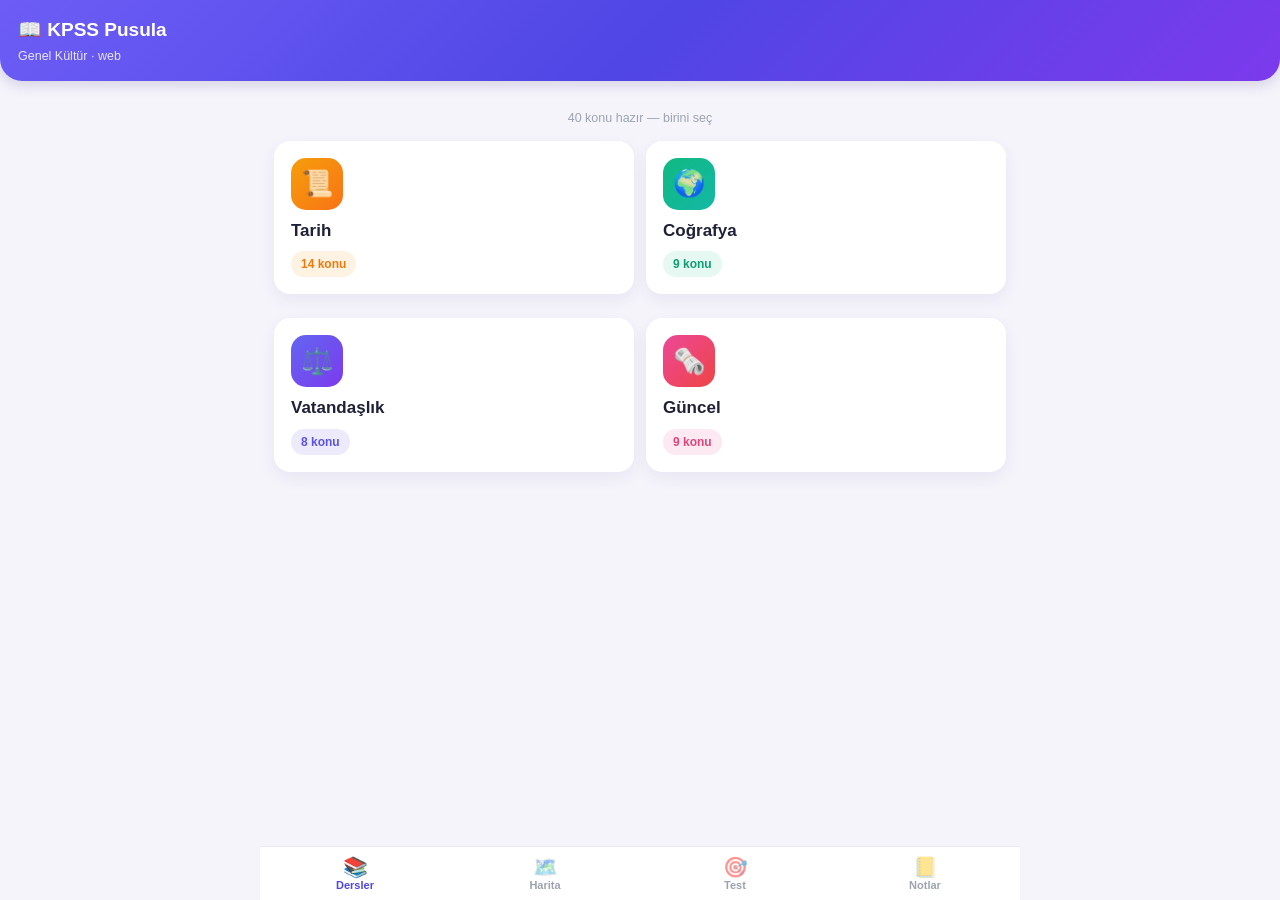
==== app/index.html @ 13aa3e2e "Web uygulaması ekle: Konular, Türkiye haritası, Test ve Notlar Uygulamanın özellikleri statik web sü" ====
<!DOCTYPE html>
<html lang="tr">
<head>
  <meta charset="UTF-8">
  <meta name="viewport" content="width=device-width, initial-scale=1, maximum-scale=1, user-scalable=no">
  <title>KPSS Pusula — Web Uygulaması</title>
  <meta name="description" content="KPSS Pusula web sürümü: konu anlatımı, Türkiye haritası, testler ve notlar.">
  <meta name="theme-color" content="#4F46E5">
  <link rel="icon" href="../icon.png">
  <link rel="stylesheet" href="style.css">
</head>
<body>
  <div id="appbar" class="appbar"></div>
  <div id="view"></div>
  <div id="sheet" class="sheet" style="display:none"></div>
  <nav id="tabs" class="tabs"></nav>
  <script src="app.js"></script>
</body>
</html>
---- app/style.css ----
:root{
  --indigo:#4F46E5; --purple:#7C3AED; --bg:#F5F4FB; --card:#fff;
  --text:#1E2138; --soft:#6B7280; --faint:#9CA3AF; --border:#ECEAF6;
  --grad:linear-gradient(135deg,#6D5DF6,#4F46E5,#7C3AED);
}
*{box-sizing:border-box;-webkit-tap-highlight-color:transparent}
html,body{margin:0;padding:0}
body{font-family:-apple-system,BlinkMacSystemFont,"Segoe UI",Roboto,sans-serif;
  background:var(--bg);color:var(--text);padding-bottom:64px;line-height:1.5}
a{color:var(--indigo)}
.appbar{background:var(--grad);color:#fff;padding:16px 18px;border-radius:0 0 22px 22px;
  position:sticky;top:0;z-index:20;box-shadow:0 4px 14px rgba(59,47,122,.18)}
.appbar h1{margin:0;font-size:19px;font-weight:800;display:flex;align-items:center;gap:8px}
.appbar .sub{font-size:12.5px;opacity:.85;margin-top:2px}
.back{background:rgba(255,255,255,.2);border:0;color:#fff;font-size:22px;width:36px;height:36px;
  border-radius:11px;cursor:pointer;margin-right:8px;line-height:1}
.row{display:flex;align-items:center}
.wrap{max-width:760px;margin:0 auto;padding:14px}
.card{background:var(--card);border-radius:16px;padding:16px;margin-bottom:12px;
  box-shadow:0 6px 16px rgba(59,47,122,.07);cursor:pointer;border:1px solid transparent}
.card:hover{border-color:var(--border)}
.grid{display:grid;grid-template-columns:1fr 1fr;gap:12px}
.subj{display:flex;flex-direction:column;gap:8px;align-items:flex-start}
.badge{width:52px;height:52px;border-radius:15px;display:flex;align-items:center;justify-content:center;font-size:26px}
.subj h3{margin:0;font-size:17px}
.pill{font-size:12px;font-weight:700;padding:4px 10px;border-radius:999px}
.tlist .card{display:flex;align-items:center;gap:12px}
.tnum{min-width:30px;height:30px;border-radius:9px;display:flex;align-items:center;justify-content:center;
  font-weight:800;font-size:13px;color:#fff}
.tlist .ttl{font-weight:700;font-size:15px;flex:1}
.chev{color:var(--faint);font-size:22px}
/* konu metni */
.topic h1{font-size:21px;margin:6px 0 8px;color:var(--indigo)}
.topic h2{font-size:18px;margin:18px 0 8px;border-left:4px solid var(--indigo);padding-left:10px}
.topic h3{font-size:15.5px;margin:12px 0 4px;color:var(--indigo)}
.topic p{font-size:15px;margin:6px 0}
.topic ul{margin:6px 0;padding-left:22px}
.topic li{font-size:15px;margin:3px 0}
.topic blockquote{border-left:4px solid var(--indigo);background:#eef0ff;margin:8px 0;
  padding:8px 12px;border-radius:8px;color:var(--soft);font-style:italic}
.topic table{border-collapse:collapse;width:100%;margin:10px 0;font-size:13.5px;
  border:1px solid #ddd6fe;border-radius:8px;overflow:hidden}
.topic th{background:#ede9fe;font-weight:800;color:var(--indigo)}
.topic th,.topic td{border:1px solid var(--border);padding:7px 9px;text-align:left}
.topic hr{border:0;border-top:1px solid var(--border);margin:14px 0}
.topic b{color:var(--text)}
.hl{background:#ddd6fe55;border:1.5px solid #a78bfa88;border-radius:8px;padding:2px 6px}
.btn{display:inline-block;background:var(--grad);color:#fff;border:0;border-radius:12px;
  padding:12px 16px;font-size:15px;font-weight:800;cursor:pointer;text-align:center}
.btn.ghost{background:var(--bg);color:var(--soft);border:1px solid var(--border)}
.btnrow{display:flex;gap:10px;margin-top:16px}
.btnrow .btn{flex:1}
/* harita */
.chips{display:flex;gap:8px;overflow-x:auto;padding:10px 14px;scrollbar-width:none}
.chips::-webkit-scrollbar{display:none}
.chip{white-space:nowrap;padding:9px 14px;border-radius:999px;background:var(--card);
  border:1px solid var(--border);font-size:13.5px;font-weight:700;cursor:pointer}
.chip.on{background:#0E9F73;border-color:#0E9F73;color:#fff}
.mapwrap{background:var(--card);border-radius:16px;padding:8px;box-shadow:0 6px 16px rgba(59,47,122,.07)}
.mapwrap svg{width:100%;height:auto;display:block}
.mapwrap path{stroke:#fff;stroke-width:.5;cursor:pointer}
.legend{display:flex;flex-wrap:wrap;gap:8px;margin-top:12px}
.legend .lg{display:flex;align-items:center;gap:6px;width:48%;font-size:13px}
.dot{width:13px;height:13px;border-radius:4px}
.sheet{position:fixed;left:0;right:0;bottom:64px;background:var(--card);z-index:30;
  border-radius:22px 22px 0 0;box-shadow:0 -4px 16px rgba(0,0,0,.14);padding:14px 18px 18px;
  max-width:760px;margin:0 auto}
.sheet .handle{width:40px;height:4px;border-radius:2px;background:var(--border);margin:0 auto 12px}
.sheet h3{margin:0;font-size:19px}
.sheet .reg{color:#0E9F73;font-weight:700;font-size:13.5px}
.fact{display:flex;gap:8px;padding:8px 0;border-top:1px solid var(--border)}
.fact .ic{width:26px;text-align:center}
.fact .ft{font-size:12px;color:var(--faint);font-weight:700}
.fact .fl{font-size:14.5px;font-weight:700}
.x{background:var(--bg);border:0;width:34px;height:34px;border-radius:10px;cursor:pointer;font-size:15px;font-weight:800;color:var(--soft)}
/* test */
.opt{display:flex;align-items:center;gap:12px;background:var(--card);border:1.5px solid var(--border);
  border-radius:14px;padding:13px;margin-bottom:10px;cursor:pointer}
.opt .lt{width:30px;height:30px;border-radius:9px;background:var(--bg);display:flex;align-items:center;
  justify-content:center;font-weight:800;border:1px solid var(--border)}
.opt.ok{border-color:#10B981;background:#10B98115}.opt.ok .lt{background:#10B981;color:#fff;border-color:#10B981}
.opt.no{border-color:#EF4444;background:#EF444415}.opt.no .lt{background:#EF4444;color:#fff;border-color:#EF4444}
.qprog{height:6px;background:#eee;border-radius:4px;overflow:hidden;margin:10px 0}
.qprog>div{height:6px;background:var(--indigo)}
.explain{background:var(--card);border:1px solid var(--border);border-radius:12px;padding:14px;margin-top:8px}
/* notlar */
.note{background:var(--card);border-radius:14px;padding:14px;margin-bottom:10px;box-shadow:0 4px 12px rgba(59,47,122,.06)}
.note .nt{font-weight:800}.note .nb{color:var(--soft);font-size:13.5px;margin-top:4px;white-space:pre-wrap}
.fab{position:fixed;right:18px;bottom:78px;background:var(--grad);color:#fff;border:0;border-radius:999px;
  padding:14px 20px;font-weight:800;font-size:15px;cursor:pointer;box-shadow:0 6px 16px rgba(59,47,122,.3);z-index:25}
input.f,textarea.f{width:100%;border:1px solid var(--border);border-radius:12px;padding:12px;font-size:15px;
  font-family:inherit;background:var(--card);color:var(--text)}
textarea.f{min-height:180px;resize:vertical}
/* alt sekmeler */
.tabs{position:fixed;left:0;right:0;bottom:0;background:var(--card);border-top:1px solid var(--border);
  display:flex;z-index:20;max-width:760px;margin:0 auto}
.tab{flex:1;border:0;background:none;padding:8px 0 9px;cursor:pointer;color:var(--faint);font-size:11px;font-weight:700}
.tab .ic{font-size:20px;display:block;opacity:.5}
.tab.on{color:var(--indigo)}.tab.on .ic{opacity:1}
.muted{color:var(--soft);text-align:center;padding:40px 20px}
.hint{color:var(--faint);font-size:12.5px;text-align:center;margin-top:14px}
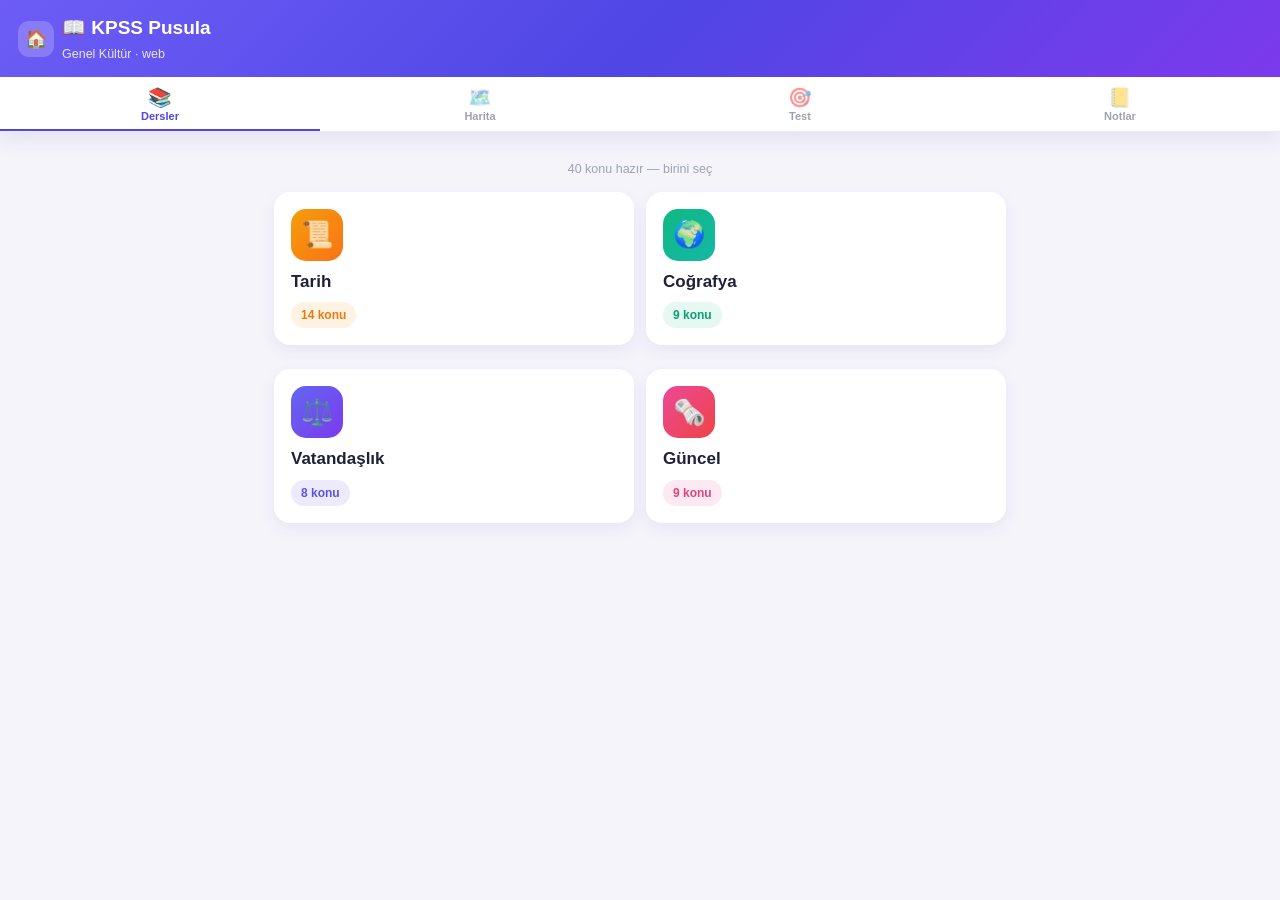
==== commit b50267cf: "Web app: nav'ı üste taşı + Ana sayfa (🏠) butonu - Alt tab bar kaldırıldı, üstte appbar'ın altına sti" ====
--- a/app/index.html
+++ b/app/index.html
@@ -7,13 +7,15 @@
   <meta name="description" content="KPSS Pusula web sürümü: konu anlatımı, Türkiye haritası, testler ve notlar.">
   <meta name="theme-color" content="#4F46E5">
   <link rel="icon" href="../icon.png">
-  <link rel="stylesheet" href="style.css">
+  <link rel="stylesheet" href="style.css?v=2">
 </head>
 <body>
-  <div id="appbar" class="appbar"></div>
+  <header class="topbar">
+    <div id="appbar" class="appbar"></div>
+    <nav id="tabs" class="tabs"></nav>
+  </header>
   <div id="view"></div>
   <div id="sheet" class="sheet" style="display:none"></div>
-  <nav id="tabs" class="tabs"></nav>
-  <script src="app.js"></script>
+  <script src="app.js?v=2"></script>
 </body>
 </html>
--- a/app/style.css
+++ b/app/style.css
@@ -6,10 +6,10 @@
 *{box-sizing:border-box;-webkit-tap-highlight-color:transparent}
 html,body{margin:0;padding:0}
 body{font-family:-apple-system,BlinkMacSystemFont,"Segoe UI",Roboto,sans-serif;
-  background:var(--bg);color:var(--text);padding-bottom:64px;line-height:1.5}
+  background:var(--bg);color:var(--text);line-height:1.5}
 a{color:var(--indigo)}
-.appbar{background:var(--grad);color:#fff;padding:16px 18px;border-radius:0 0 22px 22px;
-  position:sticky;top:0;z-index:20;box-shadow:0 4px 14px rgba(59,47,122,.18)}
+.topbar{position:sticky;top:0;z-index:40;box-shadow:0 6px 20px rgba(59,47,122,.10)}
+.appbar{background:var(--grad);color:#fff;padding:14px 18px}
 .appbar h1{margin:0;font-size:19px;font-weight:800;display:flex;align-items:center;gap:8px}
 .appbar .sub{font-size:12.5px;opacity:.85;margin-top:2px}
 .back{background:rgba(255,255,255,.2);border:0;color:#fff;font-size:22px;width:36px;height:36px;
@@ -92,10 +92,61 @@
   font-family:inherit;background:var(--card);color:var(--text)}
 textarea.f{min-height:180px;resize:vertical}
 /* alt sekmeler */
-.tabs{position:fixed;left:0;right:0;bottom:0;background:var(--card);border-top:1px solid var(--border);
-  display:flex;z-index:20;max-width:760px;margin:0 auto}
-.tab{flex:1;border:0;background:none;padding:8px 0 9px;cursor:pointer;color:var(--faint);font-size:11px;font-weight:700}
-.tab .ic{font-size:20px;display:block;opacity:.5}
-.tab.on{color:var(--indigo)}.tab.on .ic{opacity:1}
+.tabs{display:flex;background:var(--card);border-bottom:1px solid var(--border)}
+.tab{flex:1;border:0;background:none;padding:9px 0 7px;cursor:pointer;color:var(--faint);font-size:11px;
+  font-weight:700;border-bottom:2.5px solid transparent}
+.tab .ic{font-size:19px;display:block;opacity:.5;margin-bottom:1px}
+.tab.on{color:var(--indigo);border-bottom-color:var(--indigo)}.tab.on .ic{opacity:1}
+.home{display:inline-flex;align-items:center;justify-content:center;text-decoration:none;font-size:18px}
 .muted{color:var(--soft);text-align:center;padding:40px 20px}
 .hint{color:var(--faint);font-size:12.5px;text-align:center;margin-top:14px}
+
+/* Sağ üst not butonu */
+.barbtn{background:rgba(255,255,255,.22);border:0;color:#fff;font-size:13.5px;font-weight:800;
+  padding:9px 15px;border-radius:999px;cursor:pointer;white-space:nowrap;flex-shrink:0}
+.barbtn:active{transform:scale(.95)}
+
+/* Kayan not çekmecesi (glass) */
+.notepanel{position:fixed;inset:0;z-index:100;pointer-events:none}
+.np-back{position:absolute;inset:0;background:rgba(20,18,40,.28);opacity:0;transition:opacity .3s;pointer-events:none}
+.np-sheet{position:absolute;top:0;right:0;height:100%;width:420px;max-width:94vw;pointer-events:auto;
+  display:flex;flex-direction:column;
+  background:linear-gradient(165deg,rgba(255,255,255,.92),rgba(246,244,251,.82));
+  backdrop-filter:blur(28px) saturate(1.7);-webkit-backdrop-filter:blur(28px) saturate(1.7);
+  border-left:1px solid rgba(255,255,255,.65);box-shadow:-24px 0 70px rgba(20,18,40,.28);
+  transform:translateX(101%);transition:transform .38s cubic-bezier(.2,.7,.2,1)}
+.notepanel.open .np-back{opacity:1}
+.notepanel.open .np-sheet{transform:none}
+
+.np-head{display:flex;align-items:center;justify-content:space-between;padding:18px 20px 12px}
+.np-title{font-size:19px;font-weight:900;color:var(--text)}
+.np-title span{background:var(--grad);-webkit-background-clip:text;background-clip:text;color:transparent}
+.np-x{background:rgba(0,0,0,.05);border:0;width:36px;height:36px;border-radius:11px;font-size:16px;cursor:pointer;color:var(--soft)}
+.np-x:active{transform:scale(.92)}
+.np-tt{font-size:12.5px;color:var(--soft);font-weight:700;padding:0 20px 12px;border-bottom:1px solid var(--border)}
+
+.np-tools{display:flex;flex-wrap:wrap;gap:6px;align-items:center;padding:12px 18px}
+.np-sel{font-weight:700;font-size:13px;border:1.5px solid var(--border);border-radius:9px;padding:7px 8px;background:#fff;color:var(--text);cursor:pointer}
+.np-tools button{min-width:34px;height:34px;border:1.5px solid var(--border);background:#fff;border-radius:9px;
+  cursor:pointer;font-size:15px;color:var(--text);display:inline-flex;align-items:center;justify-content:center;padding:0 9px}
+.np-tools button:active{transform:scale(.9)}
+.np-sep{width:1px;height:24px;background:var(--border);margin:0 3px}
+.np-cols{display:flex;gap:6px;margin-left:auto}
+.np-cols .sw{width:24px;height:24px;min-width:24px;border-radius:50%;border:2px solid #fff;box-shadow:0 0 0 1px var(--border);padding:0;cursor:pointer}
+.np-cols .sw:active{transform:scale(.85)}
+
+.np-surface{flex:1;margin:4px 18px 0;border:1px solid var(--border);border-radius:14px;overflow:hidden;background:#fff}
+.np-editor{height:100%;overflow:auto;padding:16px;outline:none;font-size:15.5px;line-height:1.65;color:var(--text)}
+.np-editor:empty:before{content:attr(data-ph);color:var(--faint)}
+.np-editor h2{font-size:20px;color:var(--indigo);margin:8px 0 4px;font-weight:800}
+.np-editor h3{font-size:16.5px;color:var(--indigo);margin:8px 0 4px;font-weight:800}
+.np-editor ul,.np-editor ol{margin:6px 0 6px 22px}
+
+.np-meta{display:flex;justify-content:space-between;padding:8px 22px 0;font-size:12px;color:var(--faint)}
+.np-meta .np-saved{color:#16a34a;font-weight:700}
+.np-foot{display:flex;gap:10px;padding:14px 18px}
+.np-foot button{font-weight:800;font-size:15px;padding:13px;border-radius:13px;border:0;cursor:pointer}
+.np-foot .np-save{flex:1;background:var(--grad);color:#fff;box-shadow:0 8px 20px -6px rgba(79,70,229,.6)}
+.np-foot .np-pdf{background:var(--bg);border:1.5px solid var(--border);color:var(--soft)}
+.np-foot button:active{transform:scale(.97)}
+@media(max-width:520px){.np-sheet{width:100%;max-width:100%}.np-back{background:rgba(20,18,40,.4)}}
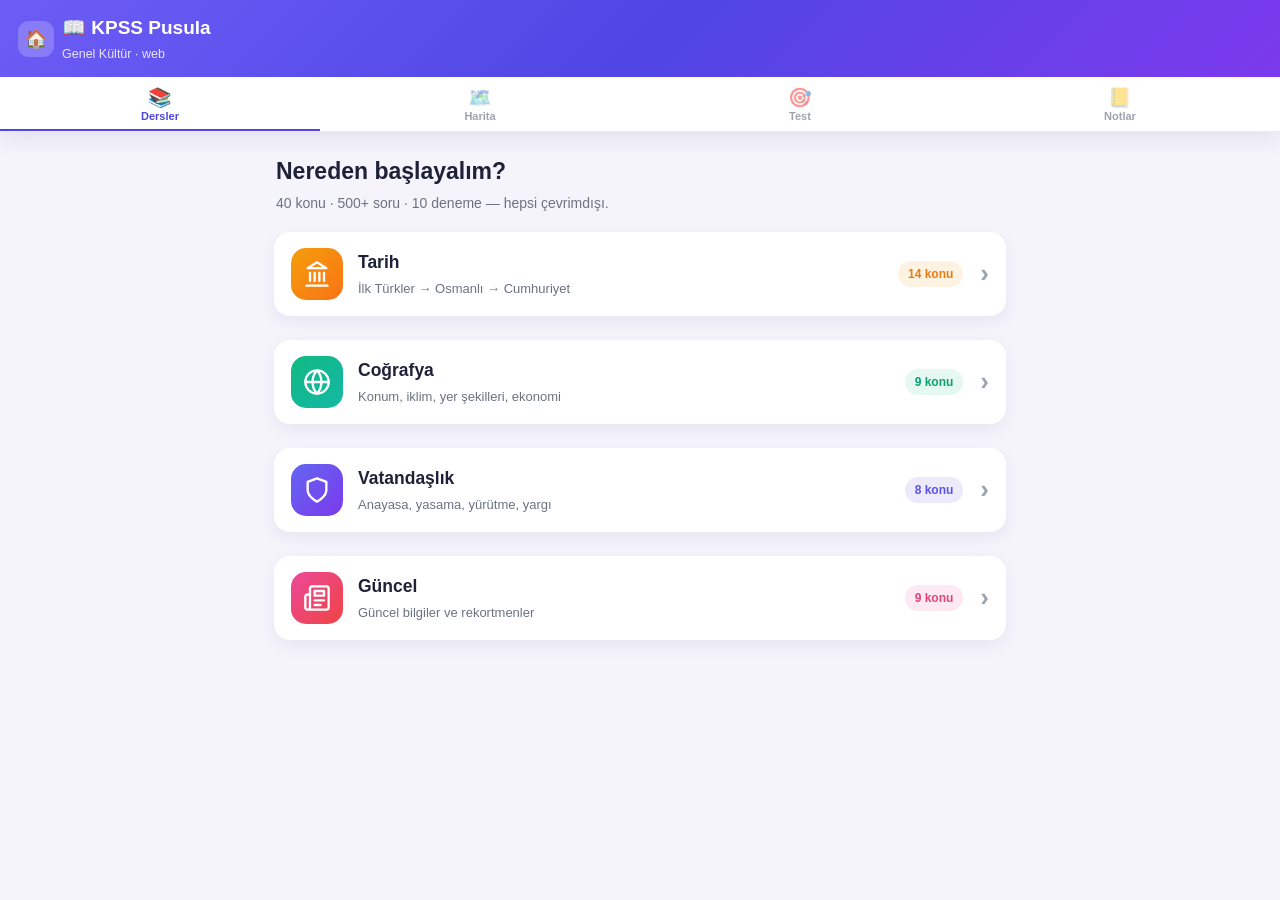
==== commit 4c5181b9: "Web app: asset sürümü v3 (cache yenilensin) Co-Authored-By: Claude Opus 4.8 (1M context) <noreply@an" ====
--- a/app/index.html
+++ b/app/index.html
@@ -7,7 +7,7 @@
   <meta name="description" content="KPSS Pusula web sürümü: konu anlatımı, Türkiye haritası, testler ve notlar.">
   <meta name="theme-color" content="#4F46E5">
   <link rel="icon" href="../icon.png">
-  <link rel="stylesheet" href="style.css?v=2">
+  <link rel="stylesheet" href="style.css?v=3">
 </head>
 <body>
   <header class="topbar">
@@ -16,6 +16,6 @@
   </header>
   <div id="view"></div>
   <div id="sheet" class="sheet" style="display:none"></div>
-  <script src="app.js?v=2"></script>
+  <script src="app.js?v=3"></script>
 </body>
 </html>
--- a/app/style.css
+++ b/app/style.css
@@ -17,13 +17,28 @@
 .row{display:flex;align-items:center}
 .wrap{max-width:760px;margin:0 auto;padding:14px}
 .card{background:var(--card);border-radius:16px;padding:16px;margin-bottom:12px;
-  box-shadow:0 6px 16px rgba(59,47,122,.07);cursor:pointer;border:1px solid transparent}
+  box-shadow:0 6px 16px rgba(59,47,122,.07);cursor:pointer;border:1px solid transparent;
+  transition:transform .18s,box-shadow .18s}
 .card:hover{border-color:var(--border)}
 .grid{display:grid;grid-template-columns:1fr 1fr;gap:12px}
-.subj{display:flex;flex-direction:column;gap:8px;align-items:flex-start}
-.badge{width:52px;height:52px;border-radius:15px;display:flex;align-items:center;justify-content:center;font-size:26px}
-.subj h3{margin:0;font-size:17px}
-.pill{font-size:12px;font-weight:700;padding:4px 10px;border-radius:999px}
+.badge{width:52px;height:52px;border-radius:15px;display:flex;align-items:center;justify-content:center;font-size:26px;flex-shrink:0}
+.badge svg{width:28px;height:28px;fill:none;stroke:#fff;stroke-width:2;stroke-linecap:round;stroke-linejoin:round}
+.pill{font-size:12px;font-weight:700;padding:4px 10px;border-radius:999px;flex-shrink:0}
+
+/* Dersler ekranı */
+.welcome{padding:8px 2px 18px}
+.welcome h2{margin:0 0 4px;font-size:23px;font-weight:900}
+.welcome p{margin:0;color:var(--soft);font-size:14px}
+.subjlist{display:flex;flex-direction:column;gap:12px}
+.subjrow{display:flex;align-items:center;gap:15px;padding:15px 16px}
+.subjrow:hover{transform:translateY(-2px);box-shadow:0 14px 30px rgba(59,47,122,.14)}
+.sb-body{flex:1;min-width:0}
+.sb-body h3{margin:0;font-size:17.5px}
+.sb-body p{margin:3px 0 0;color:var(--soft);font-size:13px}
+.sb-chev{color:var(--faint);font-size:26px;font-weight:700;margin-left:2px}
+
+/* geniş harita */
+.mapwide{max-width:940px}
 .tlist .card{display:flex;align-items:center;gap:12px}
 .tnum{min-width:30px;height:30px;border-radius:9px;display:flex;align-items:center;justify-content:center;
   font-weight:800;font-size:13px;color:#fff}
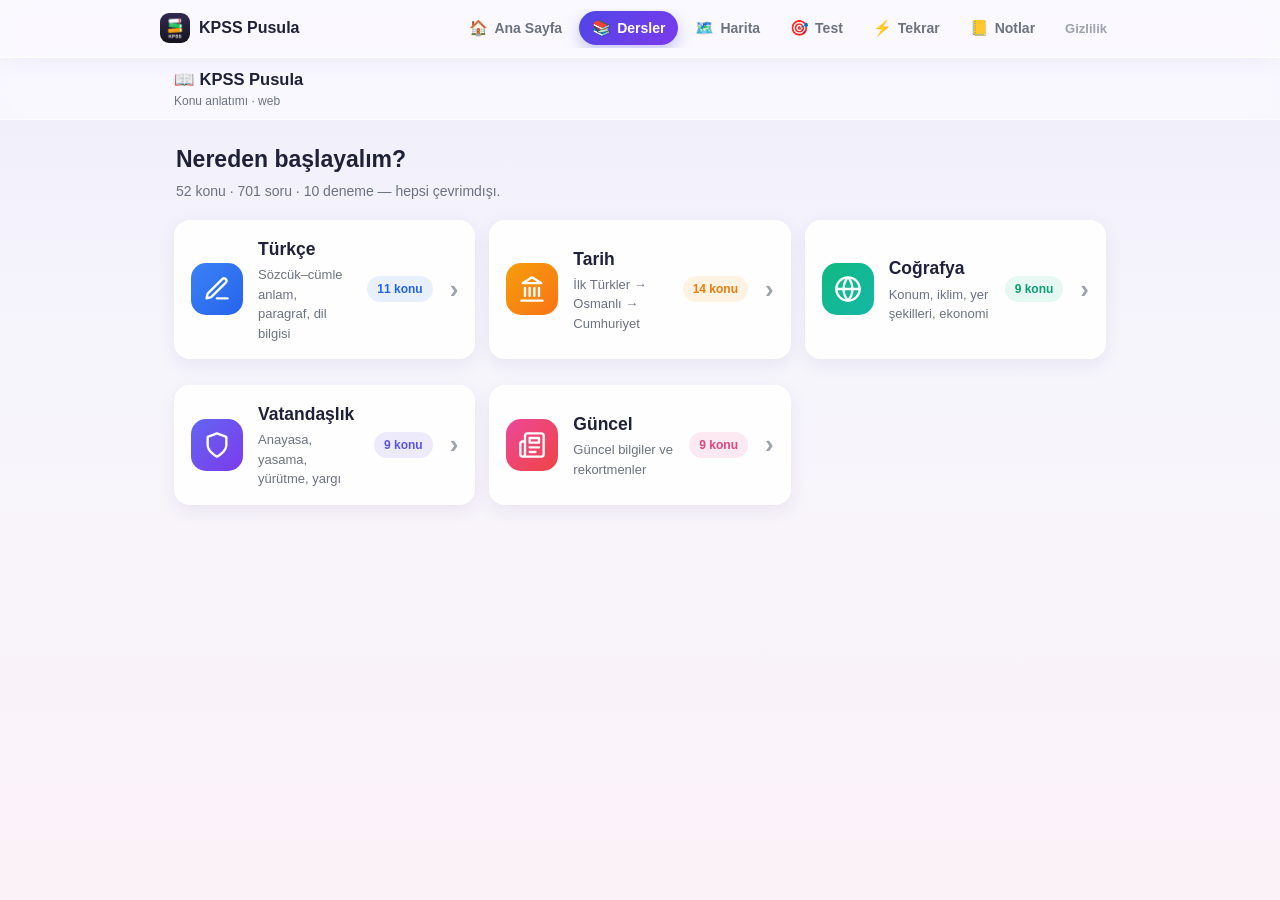
==== commit 83fb615e: "Web: Türkçe dersi + konu-konu test + 10 deneme + hızlı tekrar + liquid-glass nav - Veri tazelendi: 5" ====
--- a/app/index.html
+++ b/app/index.html
@@ -4,18 +4,19 @@
   <meta charset="UTF-8">
   <meta name="viewport" content="width=device-width, initial-scale=1, maximum-scale=1, user-scalable=no">
   <title>KPSS Pusula — Web Uygulaması</title>
-  <meta name="description" content="KPSS Pusula web sürümü: konu anlatımı, Türkiye haritası, testler ve notlar.">
+  <meta name="description" content="KPSS Pusula web sürümü: konu anlatımı, Türkiye haritası, testler, denemeler ve hızlı tekrar.">
   <meta name="theme-color" content="#4F46E5">
   <link rel="icon" href="../icon.png">
-  <link rel="stylesheet" href="style.css?v=3">
+  <link rel="stylesheet" href="style.css?v=5">
 </head>
 <body>
-  <header class="topbar">
-    <div id="appbar" class="appbar"></div>
-    <nav id="tabs" class="tabs"></nav>
+  <header class="sitebar">
+    <a class="brand" href="../"><img src="../icon.png" alt="">KPSS Pusula</a>
+    <nav id="tabs" class="navlinks"></nav>
   </header>
+  <div id="ctx" class="ctxbar"></div>
   <div id="view"></div>
   <div id="sheet" class="sheet" style="display:none"></div>
-  <script src="app.js?v=3"></script>
+  <script src="app.js?v=5"></script>
 </body>
 </html>
--- a/app/style.css
+++ b/app/style.css
@@ -6,20 +6,51 @@
 *{box-sizing:border-box;-webkit-tap-highlight-color:transparent}
 html,body{margin:0;padding:0}
 body{font-family:-apple-system,BlinkMacSystemFont,"Segoe UI",Roboto,sans-serif;
-  background:var(--bg);color:var(--text);line-height:1.5}
+  color:var(--text);line-height:1.5;
+  background:linear-gradient(180deg,#EFECFA 0%,#F6F5FC 38%,#FBF2F7 100%);
+  background-attachment:fixed;min-height:100vh}
 a{color:var(--indigo)}
-.topbar{position:sticky;top:0;z-index:40;box-shadow:0 6px 20px rgba(59,47,122,.10)}
-.appbar{background:var(--grad);color:#fff;padding:14px 18px}
-.appbar h1{margin:0;font-size:19px;font-weight:800;display:flex;align-items:center;gap:8px}
-.appbar .sub{font-size:12.5px;opacity:.85;margin-top:2px}
-.back{background:rgba(255,255,255,.2);border:0;color:#fff;font-size:22px;width:36px;height:36px;
-  border-radius:11px;cursor:pointer;margin-right:8px;line-height:1}
 .row{display:flex;align-items:center}
+
+/* ===== Liquid-glass site navbar (tier 1, sabit) ===== */
+.sitebar{position:sticky;top:0;z-index:50;min-height:54px;box-sizing:border-box;
+  display:flex;align-items:center;justify-content:space-between;gap:12px;
+  padding:9px max(14px,calc((100vw - 960px)/2));
+  background:rgba(255,255,255,.68);
+  backdrop-filter:saturate(180%) blur(20px);-webkit-backdrop-filter:saturate(180%) blur(20px);
+  border-bottom:1px solid rgba(255,255,255,.5);box-shadow:0 4px 24px rgba(59,47,122,.06)}
+.brand{display:flex;align-items:center;gap:9px;font-weight:800;font-size:16px;color:var(--text);text-decoration:none;flex-shrink:0}
+.brand img{width:30px;height:30px;border-radius:9px}
+.navlinks{display:flex;align-items:center;gap:4px;overflow-x:auto;scrollbar-width:none;-webkit-overflow-scrolling:touch}
+.navlinks::-webkit-scrollbar{display:none}
+.nlink{display:inline-flex;align-items:center;gap:6px;white-space:nowrap;border:0;background:none;cursor:pointer;
+  color:var(--soft);font-weight:700;font-size:14px;padding:8px 13px;border-radius:999px;text-decoration:none;
+  font-family:inherit;transition:background .15s,color .15s}
+.nlink .ic{font-size:15px}
+.nlink:hover{background:rgba(79,70,229,.09);color:var(--indigo)}
+.nlink.on{background:linear-gradient(135deg,#4F46E5,#7C3AED);color:#fff;box-shadow:0 6px 16px rgba(79,70,229,.30)}
+.nlink.dim{color:var(--faint);font-weight:600;font-size:13px}
+.nlink.dim:hover{color:var(--indigo)}
+
+/* ===== Bağlam satırı (tier 2, cam, geri + başlık) ===== */
+.ctxbar{position:sticky;top:54px;z-index:45;
+  background:rgba(255,255,255,.55);
+  backdrop-filter:saturate(180%) blur(16px);-webkit-backdrop-filter:saturate(180%) blur(16px);
+  border-bottom:1px solid rgba(255,255,255,.45)}
+.ctx-in{display:flex;align-items:center;gap:11px;max-width:960px;margin:0 auto;padding:9px 14px}
+.cback{flex-shrink:0;width:34px;height:34px;border-radius:11px;border:1px solid rgba(79,70,229,.18);
+  background:rgba(255,255,255,.6);color:var(--indigo);font-size:22px;line-height:1;cursor:pointer;
+  display:flex;align-items:center;justify-content:center}
+.cback:active{transform:scale(.92)}
+.ctx-t{flex:1;min-width:0}
+.ctx-t h1{margin:0;font-size:16.5px;font-weight:800;color:var(--text);white-space:nowrap;overflow:hidden;text-overflow:ellipsis}
+.ctx-t .sub{font-size:12px;color:var(--soft);margin-top:1px}
 .wrap{max-width:760px;margin:0 auto;padding:14px}
-.card{background:var(--card);border-radius:16px;padding:16px;margin-bottom:12px;
-  box-shadow:0 6px 16px rgba(59,47,122,.07);cursor:pointer;border:1px solid transparent;
-  transition:transform .18s,box-shadow .18s}
-.card:hover{border-color:var(--border)}
+.card{background:rgba(255,255,255,.88);backdrop-filter:blur(6px);-webkit-backdrop-filter:blur(6px);
+  border-radius:16px;padding:16px;margin-bottom:12px;
+  box-shadow:0 6px 18px rgba(59,47,122,.08);cursor:pointer;border:1px solid rgba(255,255,255,.7);
+  transition:transform .18s,box-shadow .18s,border-color .18s}
+.card:hover{border-color:rgba(124,58,237,.25);box-shadow:0 12px 28px rgba(59,47,122,.12)}
 .grid{display:grid;grid-template-columns:1fr 1fr;gap:12px}
 .badge{width:52px;height:52px;border-radius:15px;display:flex;align-items:center;justify-content:center;font-size:26px;flex-shrink:0}
 .badge svg{width:28px;height:28px;fill:none;stroke:#fff;stroke-width:2;stroke-linecap:round;stroke-linejoin:round}
@@ -77,8 +108,10 @@
 .legend{display:flex;flex-wrap:wrap;gap:8px;margin-top:12px}
 .legend .lg{display:flex;align-items:center;gap:6px;width:48%;font-size:13px}
 .dot{width:13px;height:13px;border-radius:4px}
-.sheet{position:fixed;left:0;right:0;bottom:64px;background:var(--card);z-index:30;
-  border-radius:22px 22px 0 0;box-shadow:0 -4px 16px rgba(0,0,0,.14);padding:14px 18px 18px;
+.sheet{position:fixed;left:0;right:0;bottom:0;z-index:30;
+  background:rgba(255,255,255,.82);backdrop-filter:saturate(180%) blur(22px);-webkit-backdrop-filter:saturate(180%) blur(22px);
+  border-top:1px solid rgba(255,255,255,.6);
+  border-radius:24px 24px 0 0;box-shadow:0 -10px 40px rgba(20,18,40,.16);padding:14px 18px 22px;
   max-width:760px;margin:0 auto}
 .sheet .handle{width:40px;height:4px;border-radius:2px;background:var(--border);margin:0 auto 12px}
 .sheet h3{margin:0;font-size:19px}
@@ -101,24 +134,17 @@
 /* notlar */
 .note{background:var(--card);border-radius:14px;padding:14px;margin-bottom:10px;box-shadow:0 4px 12px rgba(59,47,122,.06)}
 .note .nt{font-weight:800}.note .nb{color:var(--soft);font-size:13.5px;margin-top:4px;white-space:pre-wrap}
-.fab{position:fixed;right:18px;bottom:78px;background:var(--grad);color:#fff;border:0;border-radius:999px;
-  padding:14px 20px;font-weight:800;font-size:15px;cursor:pointer;box-shadow:0 6px 16px rgba(59,47,122,.3);z-index:25}
+.fab{position:fixed;right:18px;bottom:22px;background:var(--grad);color:#fff;border:0;border-radius:999px;
+  padding:14px 20px;font-weight:800;font-size:15px;cursor:pointer;box-shadow:0 10px 26px rgba(79,70,229,.4);z-index:25}
 input.f,textarea.f{width:100%;border:1px solid var(--border);border-radius:12px;padding:12px;font-size:15px;
   font-family:inherit;background:var(--card);color:var(--text)}
 textarea.f{min-height:180px;resize:vertical}
-/* alt sekmeler */
-.tabs{display:flex;background:var(--card);border-bottom:1px solid var(--border)}
-.tab{flex:1;border:0;background:none;padding:9px 0 7px;cursor:pointer;color:var(--faint);font-size:11px;
-  font-weight:700;border-bottom:2.5px solid transparent}
-.tab .ic{font-size:19px;display:block;opacity:.5;margin-bottom:1px}
-.tab.on{color:var(--indigo);border-bottom-color:var(--indigo)}.tab.on .ic{opacity:1}
-.home{display:inline-flex;align-items:center;justify-content:center;text-decoration:none;font-size:18px}
 .muted{color:var(--soft);text-align:center;padding:40px 20px}
 .hint{color:var(--faint);font-size:12.5px;text-align:center;margin-top:14px}
 
-/* Sağ üst not butonu */
-.barbtn{background:rgba(255,255,255,.22);border:0;color:#fff;font-size:13.5px;font-weight:800;
-  padding:9px 15px;border-radius:999px;cursor:pointer;white-space:nowrap;flex-shrink:0}
+/* Bağlam satırı sağ butonu (Not) */
+.barbtn{flex-shrink:0;background:linear-gradient(135deg,#4F46E5,#7C3AED);border:0;color:#fff;font-size:13px;font-weight:800;
+  padding:9px 15px;border-radius:999px;cursor:pointer;white-space:nowrap;box-shadow:0 4px 12px rgba(79,70,229,.3)}
 .barbtn:active{transform:scale(.95)}
 
 /* Kayan not çekmecesi (glass) */
@@ -165,3 +191,103 @@
 .np-foot .np-pdf{background:var(--bg);border:1.5px solid var(--border);color:var(--soft)}
 .np-foot button:active{transform:scale(.97)}
 @media(max-width:520px){.np-sheet{width:100%;max-width:100%}.np-back{background:rgba(20,18,40,.4)}}
+
+/* ============ v4: test/deneme/hızlı tekrar + responsive ============ */
+.tblwrap{overflow-x:auto;-webkit-overflow-scrolling:touch;margin:10px 0}
+.tblwrap table{margin:0}
+.qtext{font-size:17px;font-weight:700;margin:12px 0 16px;line-height:1.45}
+.qtext b,.opt b,.wq b{color:var(--indigo)}
+
+/* test home */
+.feature{display:flex;align-items:center;gap:14px;background:var(--grad);color:#fff;padding:16px}
+.feature.alt{background:linear-gradient(135deg,#0EA5E9,#2563EB)}
+.feature h3{margin:0;font-size:17px;color:#fff}
+.feature p{margin:3px 0 0;font-size:12.5px;color:rgba(255,255,255,.85)}
+.feature .ft-ic{font-size:28px;width:48px;height:48px;background:rgba(255,255,255,.18);border-radius:14px;display:flex;align-items:center;justify-content:center;flex-shrink:0}
+.feature .sb-chev{color:#fff;font-size:26px}
+.secttl{font-size:13px;font-weight:800;color:var(--faint);text-transform:uppercase;letter-spacing:.4px;margin:18px 2px 10px}
+.trow{display:flex;align-items:center;gap:12px}
+.trow .ttl{font-weight:700;font-size:15.5px}
+.trow .sub2{font-size:12.5px;color:var(--soft)}
+
+/* konu konu test kartı */
+.ttcard{padding:13px 15px}
+.tt-top{display:flex;align-items:center;gap:10px;margin-bottom:10px}
+.tt-name{font-weight:700;font-size:14.5px}
+.tt-btns{display:flex;gap:9px;flex-wrap:wrap}
+.ttbtn{flex:1;min-width:120px;background:var(--bg);border:1.5px solid var(--border);border-radius:11px;
+  padding:10px;font-weight:800;font-size:14px;color:var(--indigo);cursor:pointer}
+.ttbtn small{color:var(--faint);font-weight:700}
+.ttbtn:active{transform:scale(.97)}
+
+/* seçili şık (deneme) */
+.opt.sel{border-color:var(--indigo);background:#eef0ff}.opt.sel .lt{background:var(--indigo);color:#fff;border-color:var(--indigo)}
+
+/* sonuç halkası */
+.resultwrap{text-align:center;padding-top:28px}
+.ring{--p:0;width:170px;height:170px;border-radius:50%;margin:0 auto 8px;
+  background:conic-gradient(var(--indigo) calc(var(--p)*1%),#e9e7f7 0);
+  display:flex;align-items:center;justify-content:center}
+.ring-in{width:132px;height:132px;border-radius:50%;background:var(--card);display:flex;flex-direction:column;
+  align-items:center;justify-content:center;box-shadow:inset 0 2px 8px rgba(0,0,0,.05)}
+.ring-n{font-size:34px;font-weight:900;color:var(--indigo);line-height:1}
+.ring-p{font-size:13px;font-weight:800;color:var(--soft);margin-top:4px;letter-spacing:1px}
+.result-msg{font-size:18px;font-weight:800;margin:16px 0 22px}
+.netrow{display:flex;gap:8px;justify-content:center;margin:6px 0 20px;flex-wrap:wrap}
+.nb{font-size:13.5px;font-weight:800;padding:7px 13px;border-radius:999px}
+.nb.ok{background:#10B98118;color:#0E9F73}.nb.no{background:#EF444418;color:#DC2626}.nb.bl{background:#9CA3AF22;color:#6B7280}
+
+/* deneme listesi */
+.examgrid{display:grid;grid-template-columns:1fr 1fr;gap:10px}
+.examcard{display:flex;align-items:center;gap:12px;margin:0;padding:14px}
+.ex-no{width:40px;height:40px;border-radius:12px;background:var(--grad);color:#fff;font-weight:900;font-size:17px;
+  display:flex;align-items:center;justify-content:center;flex-shrink:0}
+.ex-t{font-weight:800;font-size:15px}.ex-s{font-size:12px;color:var(--soft);margin-top:2px}
+.ex-body{flex:1;min-width:0}
+
+/* yanlış kartı */
+.wcard{text-align:left;padding:14px}
+.wq{font-size:15px;font-weight:700;margin:8px 0 10px}
+.wa{font-size:13.5px;padding:7px 11px;border-radius:9px;margin-top:6px;font-weight:600}
+.wa.no{background:#EF444412;color:#DC2626}.wa.ok{background:#10B98112;color:#0E9F73}
+
+/* hızlı tekrar kartı (tarih listesi) */
+.hzcard{display:flex;align-items:center;gap:14px;background:linear-gradient(135deg,#FFF7ED,#FEF3E2);border:1.5px solid #FED7AA}
+.hzcard h3{margin:0;font-size:16px;color:#B45309}.hzcard p{margin:2px 0 0;font-size:12.5px;color:#C2703A}
+.hzcard .badge{color:#fff;font-size:22px}
+
+/* padişahlar */
+.era{margin-bottom:20px}
+.era-h{display:flex;justify-content:space-between;align-items:baseline;background:var(--grad);color:#fff;
+  padding:10px 15px;border-radius:12px;font-weight:900;font-size:15px;margin-bottom:10px}
+.era-y{font-size:12.5px;opacity:.85;font-weight:700}
+.pcard{background:var(--card);border-radius:14px;padding:13px 15px;margin-bottom:9px;box-shadow:0 4px 12px rgba(59,47,122,.06)}
+.pc-h{display:flex;align-items:center;gap:9px;flex-wrap:wrap;margin-bottom:8px}
+.pno{width:26px;height:26px;border-radius:8px;background:#EA7B0E;color:#fff;font-weight:900;font-size:13px;display:flex;align-items:center;justify-content:center;flex-shrink:0}
+.pname{font-weight:900;font-size:15px;flex:1;min-width:0}
+.pstar{font-size:11px}
+.preign{font-size:12px;color:var(--soft);font-weight:700}
+.pf{display:flex;gap:8px;padding:5px 0;border-top:1px dashed var(--border);font-size:13.5px}
+.pf-l{font-weight:800;color:var(--indigo);min-width:70px;flex-shrink:0}
+.pf-v{flex:1}
+.pf.imp{background:#fff7ed;margin:0 -8px;padding:6px 8px;border-radius:8px;border-top:0}
+.pnote{background:#eef0ff;border-left:4px solid var(--indigo);padding:9px 13px;border-radius:10px;
+  font-size:13.5px;font-weight:600;color:var(--soft);margin-bottom:9px}
+
+/* ============ TABLET / geniş ekran ============ */
+@media(min-width:760px){
+  .wrap{max-width:820px}
+  .subjlist{display:grid;grid-template-columns:1fr 1fr;gap:14px}
+  .tlist{display:grid;grid-template-columns:1fr 1fr;gap:12px}
+  .tlist .card{margin-bottom:0}
+  .examgrid{grid-template-columns:1fr 1fr 1fr}
+  .topic{font-size:16px}
+  .topic p,.topic li{font-size:16px}
+  .tabs{max-width:820px;margin:0 auto}
+}
+@media(min-width:1040px){
+  .wrap{max-width:960px}
+  .subjlist{grid-template-columns:1fr 1fr 1fr}
+  .examgrid{grid-template-columns:repeat(4,1fr)}
+  .tabs{max-width:960px}
+}
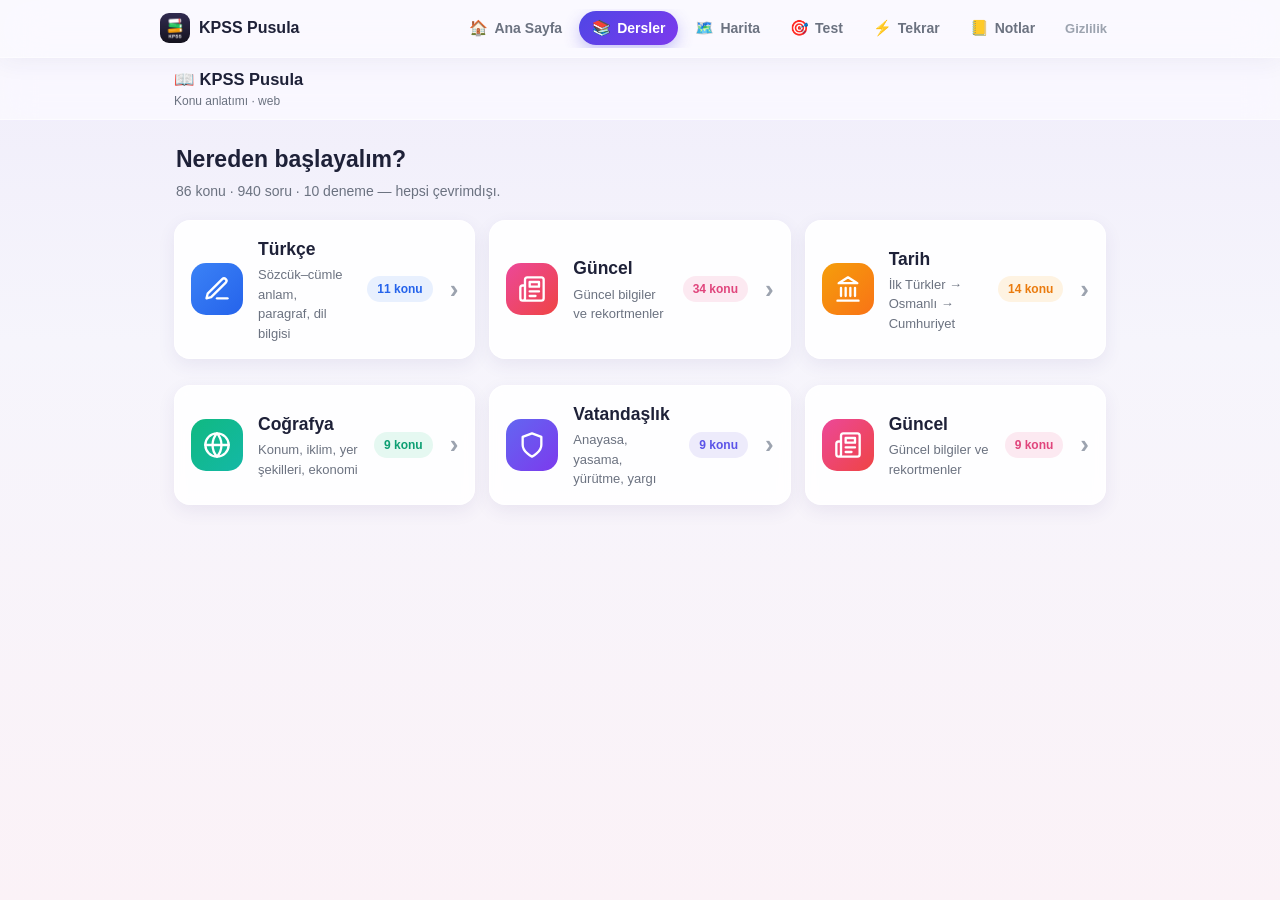
==== commit bc5f966f: "Coğrafya yerleştirme oyunu + veri senkronu (v3.1) - app: renderPlacement() sürükle-bırak oyunu (11 k" ====
--- a/app/index.html
+++ b/app/index.html
@@ -17,6 +17,6 @@
   <div id="ctx" class="ctxbar"></div>
   <div id="view"></div>
   <div id="sheet" class="sheet" style="display:none"></div>
-  <script src="app.js?v=5"></script>
+  <script src="app.js?v=6"></script>
 </body>
 </html>
--- a/app/style.css
+++ b/app/style.css
@@ -291,3 +291,29 @@
   .examgrid{grid-template-columns:repeat(4,1fr)}
   .tabs{max-width:960px}
 }
+
+/* ---- Yerleştirme Oyunu ---- */
+.btn.wide{display:block;width:100%;text-align:center}
+.pcats{padding-bottom:4px}
+.pbar{height:8px;border-radius:99px;background:#E9E7F4;overflow:hidden;margin:2px 0 8px}
+.pbar-in{height:100%;border-radius:99px;transition:width .35s ease}
+.pmap{touch-action:none}
+.pmap path{fill:#EDEFF5;stroke:#D3D8E2;stroke-width:.6;cursor:default}
+.pmap .plabel{font-size:12.5px;font-weight:800;paint-order:stroke;stroke:#fff;stroke-width:3px;stroke-linejoin:round}
+.pmap .pq{font-size:11px;font-weight:800}
+.pmap .ptarget{pointer-events:none}
+.ppool{display:flex;flex-wrap:wrap;gap:9px;justify-content:center;margin-top:4px}
+.pchip{padding:11px 15px;border-radius:12px;background:#fff;border:2px solid var(--border);
+  font-size:14px;font-weight:800;color:var(--text);cursor:grab;touch-action:none;
+  box-shadow:0 3px 8px rgba(59,47,122,.09);-webkit-user-select:none;user-select:none}
+.pchip:active{cursor:grabbing}
+.pchip.wrong{animation:pshake .42s;border-color:#EF4444!important;background:#FEECEC}
+@keyframes pshake{0%,100%{transform:translateX(0)}20%{transform:translateX(-7px)}40%{transform:translateX(7px)}60%{transform:translateX(-5px)}80%{transform:translateX(5px)}}
+.pfloat{position:fixed;transform:translate(-50%,-115%);z-index:9999;pointer-events:none;
+  padding:11px 15px;border-radius:12px;background:#fff;border:2px solid var(--purple);
+  font-size:14px;font-weight:800;color:var(--text);box-shadow:0 10px 26px rgba(59,47,122,.28);white-space:nowrap}
+.pdone{background:var(--card);border:2px solid var(--indigo);border-radius:18px;padding:26px 18px;text-align:center;
+  box-shadow:0 12px 30px rgba(59,47,122,.14)}
+.pdone .pd-em{font-size:46px;line-height:1}
+.pdone h3{margin:8px 0 2px;font-size:22px;color:var(--text)}
+.pdone p{margin:0 0 16px;color:var(--soft);font-size:14px}
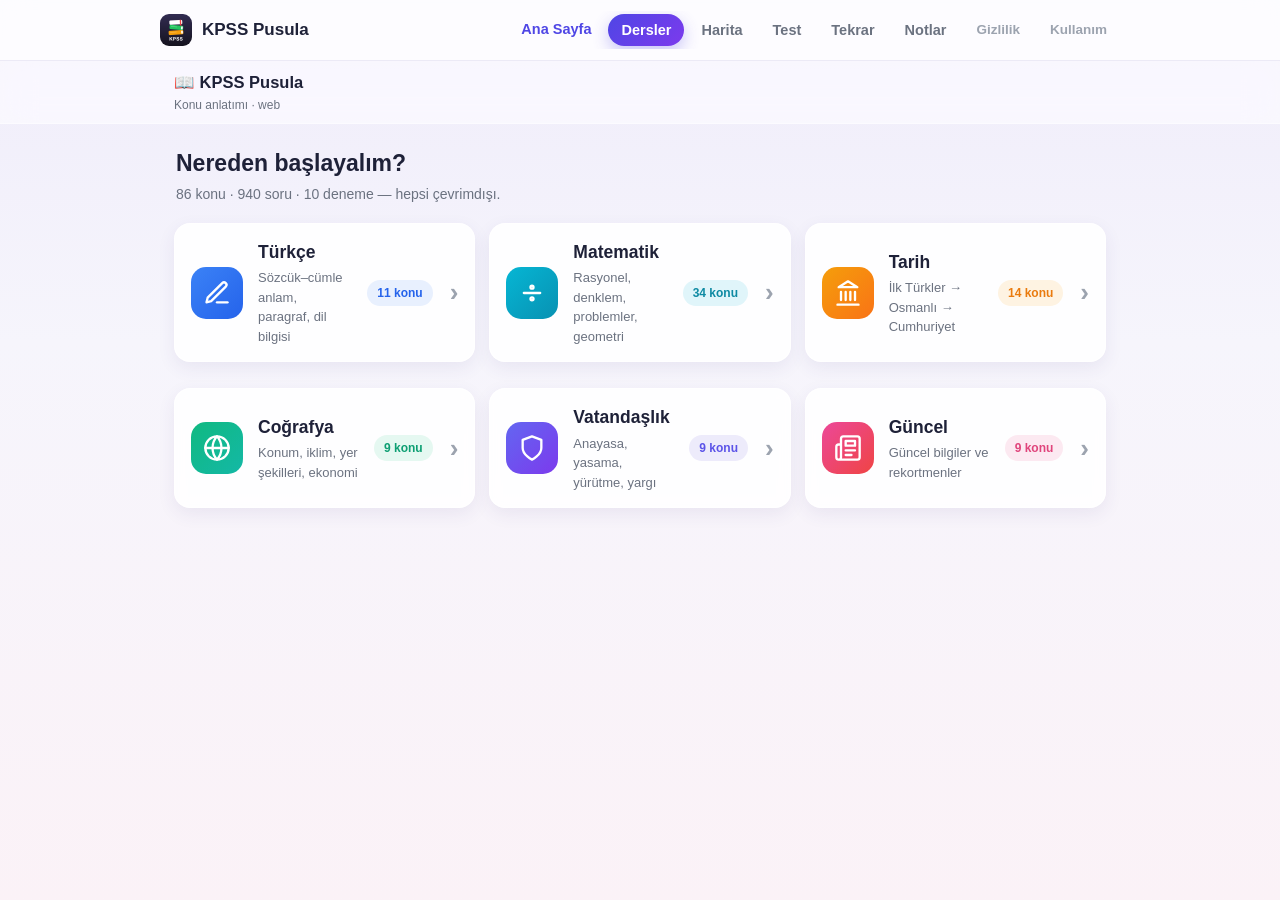
==== commit 65c96e03: "Nav birleştirildi (landing + app tek stil) + Matematik dersi bug fix - app nav: emoji ikonlar kaldır" ====
--- a/app/index.html
+++ b/app/index.html
@@ -7,7 +7,7 @@
   <meta name="description" content="KPSS Pusula web sürümü: konu anlatımı, Türkiye haritası, testler, denemeler ve hızlı tekrar.">
   <meta name="theme-color" content="#4F46E5">
   <link rel="icon" href="../icon.png">
-  <link rel="stylesheet" href="style.css?v=5">
+  <link rel="stylesheet" href="style.css?v=6">
 </head>
 <body>
   <header class="sitebar">
@@ -17,6 +17,6 @@
   <div id="ctx" class="ctxbar"></div>
   <div id="view"></div>
   <div id="sheet" class="sheet" style="display:none"></div>
-  <script src="app.js?v=6"></script>
+  <script src="app.js?v=7"></script>
 </body>
 </html>
--- a/app/style.css
+++ b/app/style.css
@@ -14,22 +14,23 @@
 
 /* ===== Liquid-glass site navbar (tier 1, sabit) ===== */
 .sitebar{position:sticky;top:0;z-index:50;min-height:54px;box-sizing:border-box;
-  display:flex;align-items:center;justify-content:space-between;gap:12px;
-  padding:9px max(14px,calc((100vw - 960px)/2));
-  background:rgba(255,255,255,.68);
-  backdrop-filter:saturate(180%) blur(20px);-webkit-backdrop-filter:saturate(180%) blur(20px);
-  border-bottom:1px solid rgba(255,255,255,.5);box-shadow:0 4px 24px rgba(59,47,122,.06)}
-.brand{display:flex;align-items:center;gap:9px;font-weight:800;font-size:16px;color:var(--text);text-decoration:none;flex-shrink:0}
-.brand img{width:30px;height:30px;border-radius:9px}
+  display:flex;align-items:center;justify-content:space-between;gap:14px;
+  padding:11px max(16px,calc((100vw - 960px)/2));
+  background:rgba(255,255,255,.82);
+  backdrop-filter:saturate(180%) blur(14px);-webkit-backdrop-filter:saturate(180%) blur(14px);
+  border-bottom:1px solid var(--border)}
+.brand{display:flex;align-items:center;gap:10px;font-weight:800;font-size:17px;color:var(--text);text-decoration:none;flex-shrink:0}
+.brand img{width:32px;height:32px;border-radius:9px}
 .navlinks{display:flex;align-items:center;gap:4px;overflow-x:auto;scrollbar-width:none;-webkit-overflow-scrolling:touch}
 .navlinks::-webkit-scrollbar{display:none}
-.nlink{display:inline-flex;align-items:center;gap:6px;white-space:nowrap;border:0;background:none;cursor:pointer;
-  color:var(--soft);font-weight:700;font-size:14px;padding:8px 13px;border-radius:999px;text-decoration:none;
+.nlink{display:inline-flex;align-items:center;white-space:nowrap;border:0;background:none;cursor:pointer;
+  color:var(--soft);font-weight:700;font-size:14.5px;padding:8px 13px;border-radius:999px;text-decoration:none;
   font-family:inherit;transition:background .15s,color .15s}
-.nlink .ic{font-size:15px}
-.nlink:hover{background:rgba(79,70,229,.09);color:var(--indigo)}
+.nlink:hover{background:var(--bg);color:var(--indigo)}
 .nlink.on{background:linear-gradient(135deg,#4F46E5,#7C3AED);color:#fff;box-shadow:0 6px 16px rgba(79,70,229,.30)}
-.nlink.dim{color:var(--faint);font-weight:600;font-size:13px}
+.nlink.on:hover{color:#fff}
+.nlink.home{color:var(--indigo)}
+.nlink.dim{color:var(--faint);font-weight:600;font-size:13.5px}
 .nlink.dim:hover{color:var(--indigo)}
 
 /* ===== Bağlam satırı (tier 2, cam, geri + başlık) ===== */
